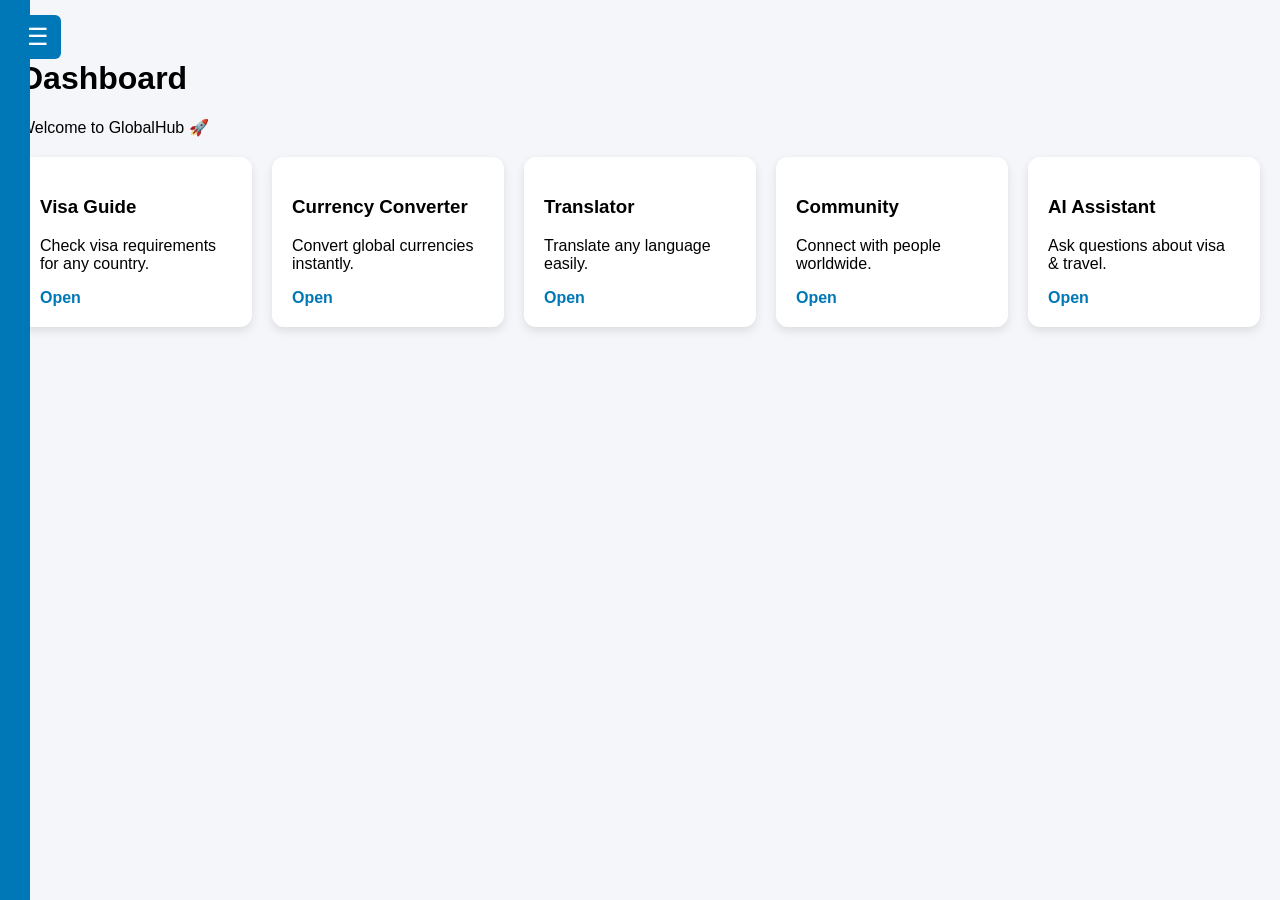
==== dashboard.html @ 23df9233 "Add files via upload" ====
<!DOCTYPE html>
<html lang="en">
<head>
<meta charset="UTF-8">
<meta name="viewport" content="width=device-width, initial-scale=1.0">
<title>GlobalHub Dashboard</title>
</head>

<body style="margin:0; font-family:Poppins, sans-serif; background:#f4f6f9;">

<!-- Toggle Button -->
<button onclick="toggleSidebar()" 
style="position:fixed; top:15px; left:15px; font-size:24px; background:#0077b6; color:white; border:none; padding:8px 12px; border-radius:6px; cursor:pointer; z-index:1000;">
☰
</button>

<!-- Sidebar -->
<div id="sidebar" 
style="width:250px; height:100vh; background:#0077b6; color:white; padding:20px; position:fixed; left:-260px; top:0; transition:0.3s;">

  <h2 style="text-align:center;">🌍 GlobalHub</h2>

  <ul style="list-style:none; padding:0;">
    <li style="margin:15px 0;"><a href="#" style="color:white; text-decoration:none;">🏠 Dashboard</a></li>
    <li style="margin:15px 0;"><a href="home.html" style="color:white; text-decoration:none;">🌎 Explore</a></li>
    <li style="margin:15px 0;"><a href="aboutUs.html" style="color:white; text-decoration:none;">ℹ️ About Us</a></li>
    <li style="margin:15px 0;"><a href="contectUs.html" style="color:white; text-decoration:none;">📞 Contact</a></li>
    <li style="margin:15px 0;"><a href="Community.html" style="color:white; text-decoration:none;">👥 Community</a></li>
    <li style="margin:15px 0;"><a href="AI.html" style="color:white; text-decoration:none;">🤖 AI Assistant</a></li>
    <li style="margin:15px 0;"><a href="login.html" style="color:white; text-decoration:none;">🔐 Logout</a></li>
  </ul>
</div>

<!-- Main Content -->
<div id="main" style="padding:20px; transition:0.3s;">

  <!-- Topbar -->
  <div style="margin-top:40px;">
    <h1>Dashboard</h1>
    <p>Welcome to GlobalHub 🚀</p>
  </div>

  <!-- Cards -->
  <div style="display:grid; grid-template-columns:repeat(auto-fit, minmax(220px, 1fr)); gap:20px; margin-top:20px;">

    <div style="background:white; padding:20px; border-radius:12px; box-shadow:0 4px 10px rgba(0,0,0,0.1);">
      <h3>Visa Guide</h3>
      <p>Check visa requirements for any country.</p>
      <a href="index.html" style="color:#0077b6; text-decoration:none; font-weight:bold;">Open</a>
    </div>

    <div style="background:white; padding:20px; border-radius:12px; box-shadow:0 4px 10px rgba(0,0,0,0.1);">
      <h3>Currency Converter</h3>
      <p>Convert global currencies instantly.</p>
      <a href="calculator.html" style="color:#0077b6; text-decoration:none; font-weight:bold;">Open</a>
    </div>

    <div style="background:white; padding:20px; border-radius:12px; box-shadow:0 4px 10px rgba(0,0,0,0.1);">
      <h3>Translator</h3>
      <p>Translate any language easily.</p>
      <a href="Translator.html" style="color:#0077b6; text-decoration:none; font-weight:bold;">Open</a>
    </div>

    <div style="background:white; padding:20px; border-radius:12px; box-shadow:0 4px 10px rgba(0,0,0,0.1);">
      <h3>Community</h3>
      <p>Connect with people worldwide.</p>
      <a href="Community.html" style="color:#0077b6; text-decoration:none; font-weight:bold;">Open</a>
    </div>

    <div style="background:white; padding:20px; border-radius:12px; box-shadow:0 4px 10px rgba(0,0,0,0.1);">
      <h3>AI Assistant</h3>
      <p>Ask questions about visa & travel.</p>
      <a href="AI.html" style="color:#0077b6; text-decoration:none; font-weight:bold;">Open</a>
    </div>

  </div>

</div>

<!-- JS -->
<script>
function toggleSidebar() {
  let sidebar = document.getElementById("sidebar");
  let main = document.getElementById("main");

  if (sidebar.style.left === "0px") {
    sidebar.style.left = "-260px";
    main.style.marginLeft = "0px";
  } else {
    sidebar.style.left = "0px";
    main.style.marginLeft = "250px";
  }
}
</script>

</body>
</html>
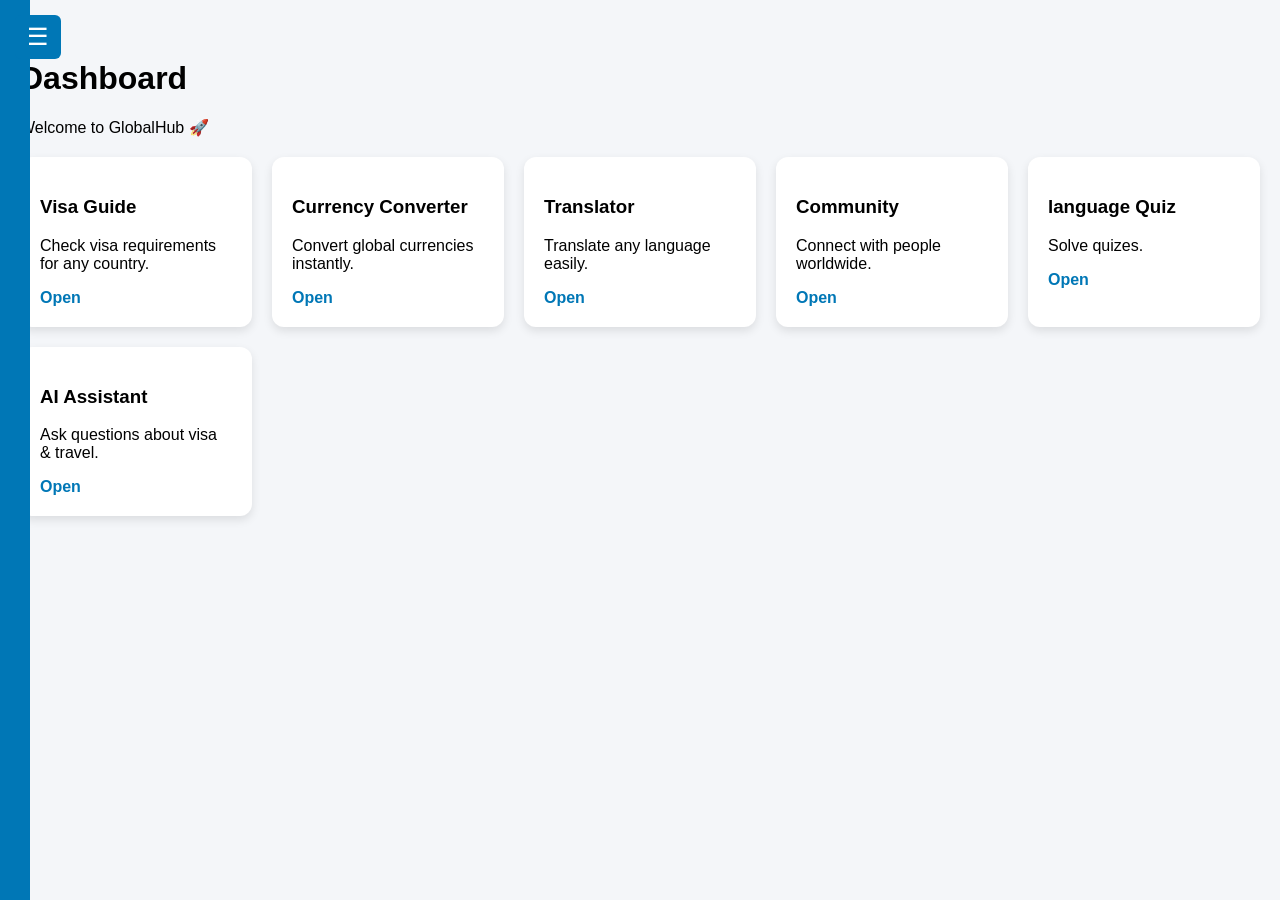
==== commit 854f95f0: "Revise dashboard layout and add new features Updated the dashboard HTML structure and content." ====
--- a/dashboard.html
+++ b/dashboard.html
@@ -66,6 +66,11 @@
       <p>Connect with people worldwide.</p>
       <a href="Community.html" style="color:#0077b6; text-decoration:none; font-weight:bold;">Open</a>
     </div>
+<div style="background:white; padding:20px; border-radius:12px; box-shadow:0 4px 10px rgba(0,0,0,0.1);">
+      <h3>language Quiz</h3>
+      <p>Solve quizes.</p>
+      <a href="language.html" style="color:#0077b6; text-decoration:none; font-weight:bold;">Open</a>
+    </div>
 
     <div style="background:white; padding:20px; border-radius:12px; box-shadow:0 4px 10px rgba(0,0,0,0.1);">
       <h3>AI Assistant</h3>
@@ -94,4 +99,4 @@
 </script>
 
 </body>
-</html>+</html>
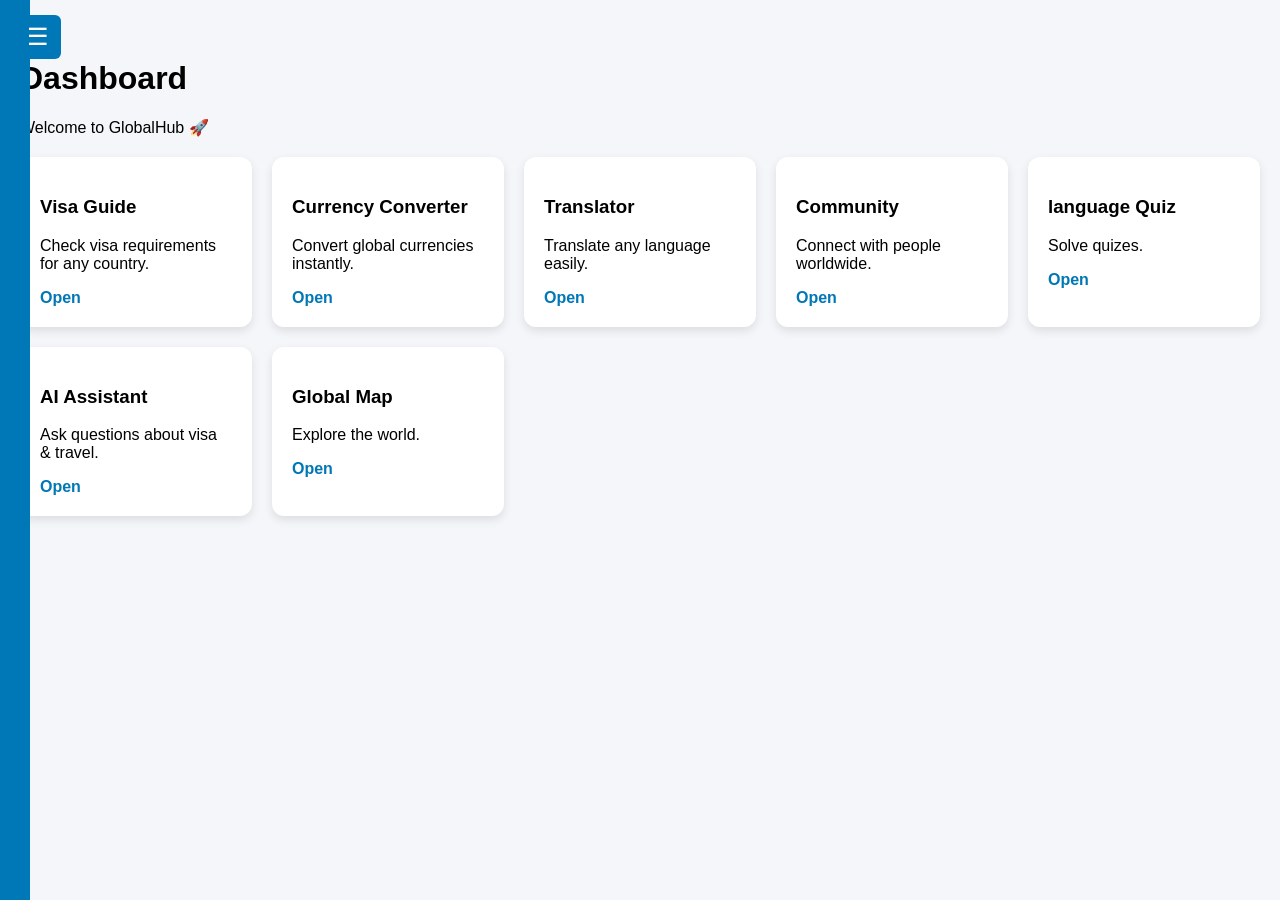
==== commit 7591b87e: "Update dashboard.html" ====
--- a/dashboard.html
+++ b/dashboard.html
@@ -77,6 +77,11 @@
       <p>Ask questions about visa & travel.</p>
       <a href="AI.html" style="color:#0077b6; text-decoration:none; font-weight:bold;">Open</a>
     </div>
+    <div style="background:white; padding:20px; border-radius:12px; box-shadow:0 4px 10px rgba(0,0,0,0.1);">
+      <h3>Global Map</h3>
+      <p>Explore the world.</p>
+      <a href="AI.html" style="color:#0077b6; text-decoration:none; font-weight:bold;">Open</a>
+    </div>
 
   </div>
 
